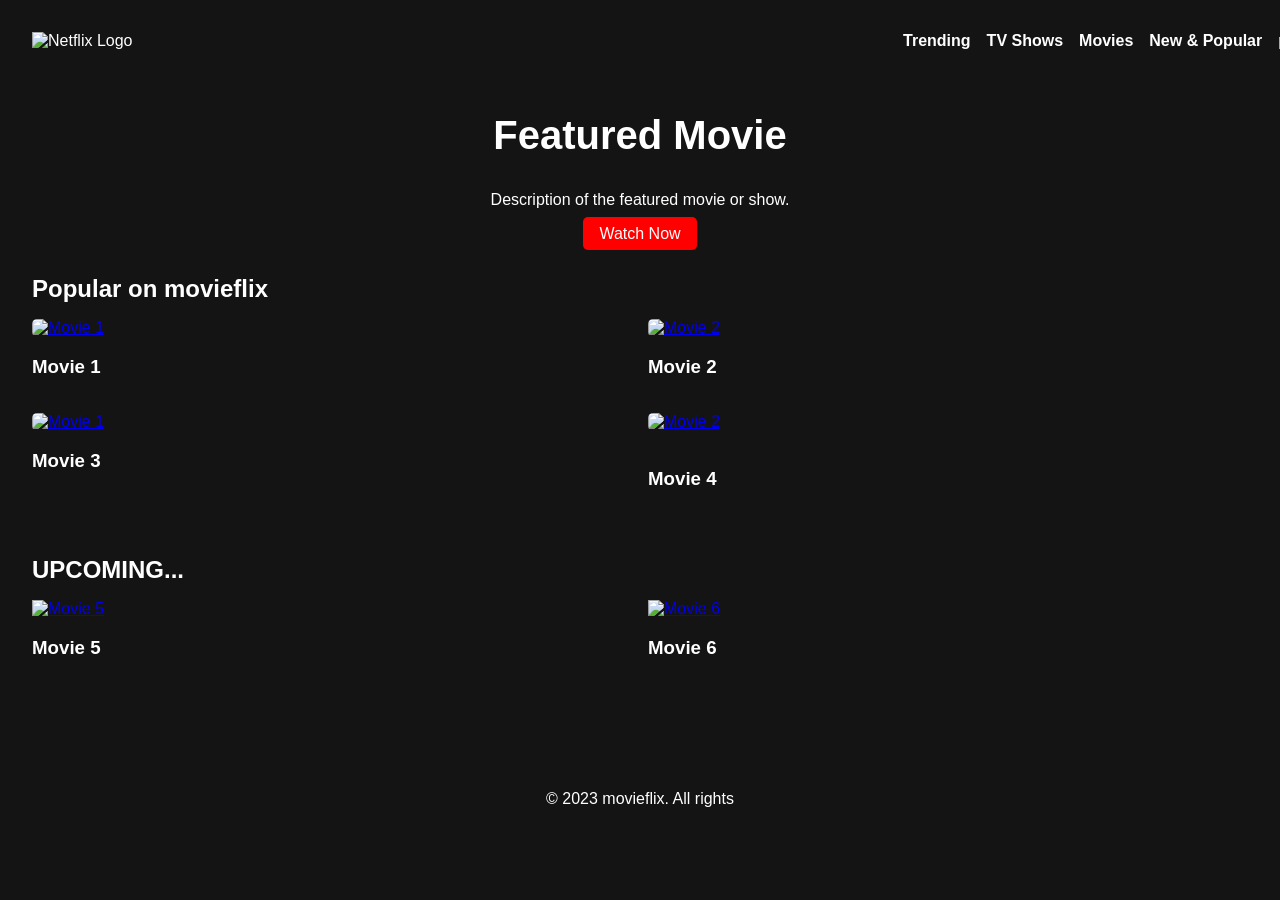
==== netflip.html @ 55789af0 "html code of movieflip" ====
<!DOCTYPE html>
<html lang="en">
<head>
    <meta charset="UTF-8">
    <meta name="viewport" content="width=device-width, initial-scale=1.0">
    <title>movie flix</title>
    <style>
        body {
            margin: 0;
            font-family: Arial, sans-serif;
            background-color: #141414;
            color: #fff;
        }
        header {
            display: flex;
            justify-content: space-between;
            align-items: center;
            padding: 1rem 2rem;
            background-color: #141414;
            position: fixed;
            width: 100%;
            top: 0;
            z-index: 1000;
        }
        .logo img {
            width: 100px;
        }
        nav ul {
            list-style: none;
            display: flex;
            gap: 1rem;
        }
        nav ul li a {
            color: #fff;
            text-decoration: none;
            font-weight: bold;
        }
        main {
            padding: 5rem 2rem 2rem;
        }
        .hero {
            text-align: center;
            margin-bottom: 2rem;
        }
        .hero h1 {
            font-size: 2.5rem;
        }
        .hero p {
            margin: 1rem 0;
        }
        .hero a {
            padding: 0.5rem 1rem;
            background-color: red;
            color: #fff;
            text-decoration: none;
            font-size: 1rem;
            border-radius: 5px;
        }
        .content {
            margin-bottom: 2rem;
        }
        .content h2 {
            margin-bottom: 1rem;
        }
        .movie-grid {
            display: flex;
            gap: 1rem;
            flex-wrap: wrap;
        }
        .movie-item {
            flex: 1 1 calc(25% - 1rem);
            margin-bottom: 1rem;
        }
        .movie-item a {
            display: block;
        }
        .movie-grids {
            display: flex;
            gap: 1rem;
            flex-wrap: wrap;
        }
        .movie-items {
            flex: 1 1 calc(25% - 1rem);
            margin-bottom: 1rem;
        }
        .movie-item img {
            width: 100%;
            height: auto;
            border-radius: 5px;
        }
        footer {
            text-align: center;
            padding: 1rem 0;
            background-color: #141414;
        }
    </style>
</head>
<body>
    <header>
        <div class="logo">
            <img src="https://encrypted-tbn0.gstatic.com/images?q=tbn:ANd9GcT314orP3UA2WsdfMoBtBnHsMezhJn4u8SVFw&s" alt="Netflix Logo">
        </div>
        <nav>
            <ul>
                <li><a href="trending.html">Trending</a></li>
                <li><a href="#tvshows">TV Shows</a></li>
                <li><a href="#movies">Movies</a></li>
                <li><a href="#new">New & Popular</a></li>
                <li><a href="#hello"> patti</a></li>
                
            </ul>
        </nav>
    </header>
    <main>
        <section class="hero">
            <h1>Featured Movie</h1>
            <p>Description of the featured movie or show.</p>
            <a href="#upcoming">Watch Now</a>
        </section>
        <section class="content">
            <h2>Popular on movieflix</h2>
            <div class="movie-grid">
                <div class="movie-item">
                    <a href="https://www.netflix.com/in/title/80057281">
                        <img src="https://occ-0-8407-116.1.nflxso.net/dnm/api/v6/Qs00mKCpRvrkl3HZAN5KwEL1kpE/AAAABZHclp-1JynUWnj9GdlOIvdYHUxD_rBSmk_Q53L_xPrPHOrv9tobzVvkBJCOshIp4P0hDc_3Zus-1ACtLZjGd0GF682Bf46iZQXVIk4hwY1mWsSG_9enpVAi_qNn08Nr-kAT2A.jpg?r=c68" alt="Movie 1">
                    </a>
                    <h3>Movie 1</h3>
                </div>
                <div class="movie-item">
                    <a href="https://www.netflix.com/in/title/80057281">
                        <img src="https://static1.cbrimages.com/wordpress/wp-content/uploads/2023/04/stranger-things-cartoon.jpg" alt="Movie 2">
                    </a>
                    <h3>Movie 2</h3>
                </div>
            </div>
            <div class="movie-grid">
                <div class="movie-item">
                    <a href="https://www.netflix.com/in/title/80100172">
                    <img src="https://res.cloudinary.com/jerrick/image/upload/d_642250b563292b35f27461a7.png,f_jpg,fl_progressive,q_auto,w_1024/xtcyo6jblfnqv2dlkfnr.jpg" alt="Movie 1">
                    </a>
                    <h3>Movie 3</h3>
                </div>
                <div class="movie-item">
                    <a href="https://www.netflix.com/in/title/80100172">
                    <img src="https://encrypted-tbn0.gstatic.com/images?q=tbn:ANd9GcRGIaiZKqP66NE46G8O0JAoCU-4vNpiRdBnVg&s"   alt="Movie 2">
                    </a>
                    <br><h3>Movie 4</h3>
                </div>
            </div>
        </section>
        <section id="upcoming" class="content">
            <h2>UPCOMING...</h2>
            <div class="movie-grids">
                <div class="movie-items">
                    <a href="https://www.netflix.com/in/title/80100172">
                        <img src="https://occ-0-8407-2219.1.nflxso.net/dnm/api/v6/6AYY37jfdO6hpXcMjf9Yu5cnmO0/AAAABYooBTHs4N3UkCepoM76TAfw7YkFKO37GzRzyticAbdjKNHKkfnkDFc9riKg78FkOzlWCjZp_WTRg2n8HaEiYyIzAK453YTVWl-u.jpg?r=077" alt="Movie 5">
                    </a>
                    <h3>Movie 5</h3>
                </div>
                <div class="movie-items">
                    <a href="https://www.netflix.com/ph/title/70299043">
                        <img src="https://www.pointnthink.fr/wp-content/uploads/2023/11/essai-snk_4.png" alt="Movie 6">
                    </a>
                    <h3>Movie 6</h3>
                </div>
            </div>
        </section>
    </main>
    <footer>
        <p>&copy; 2023  movieflix. All rights
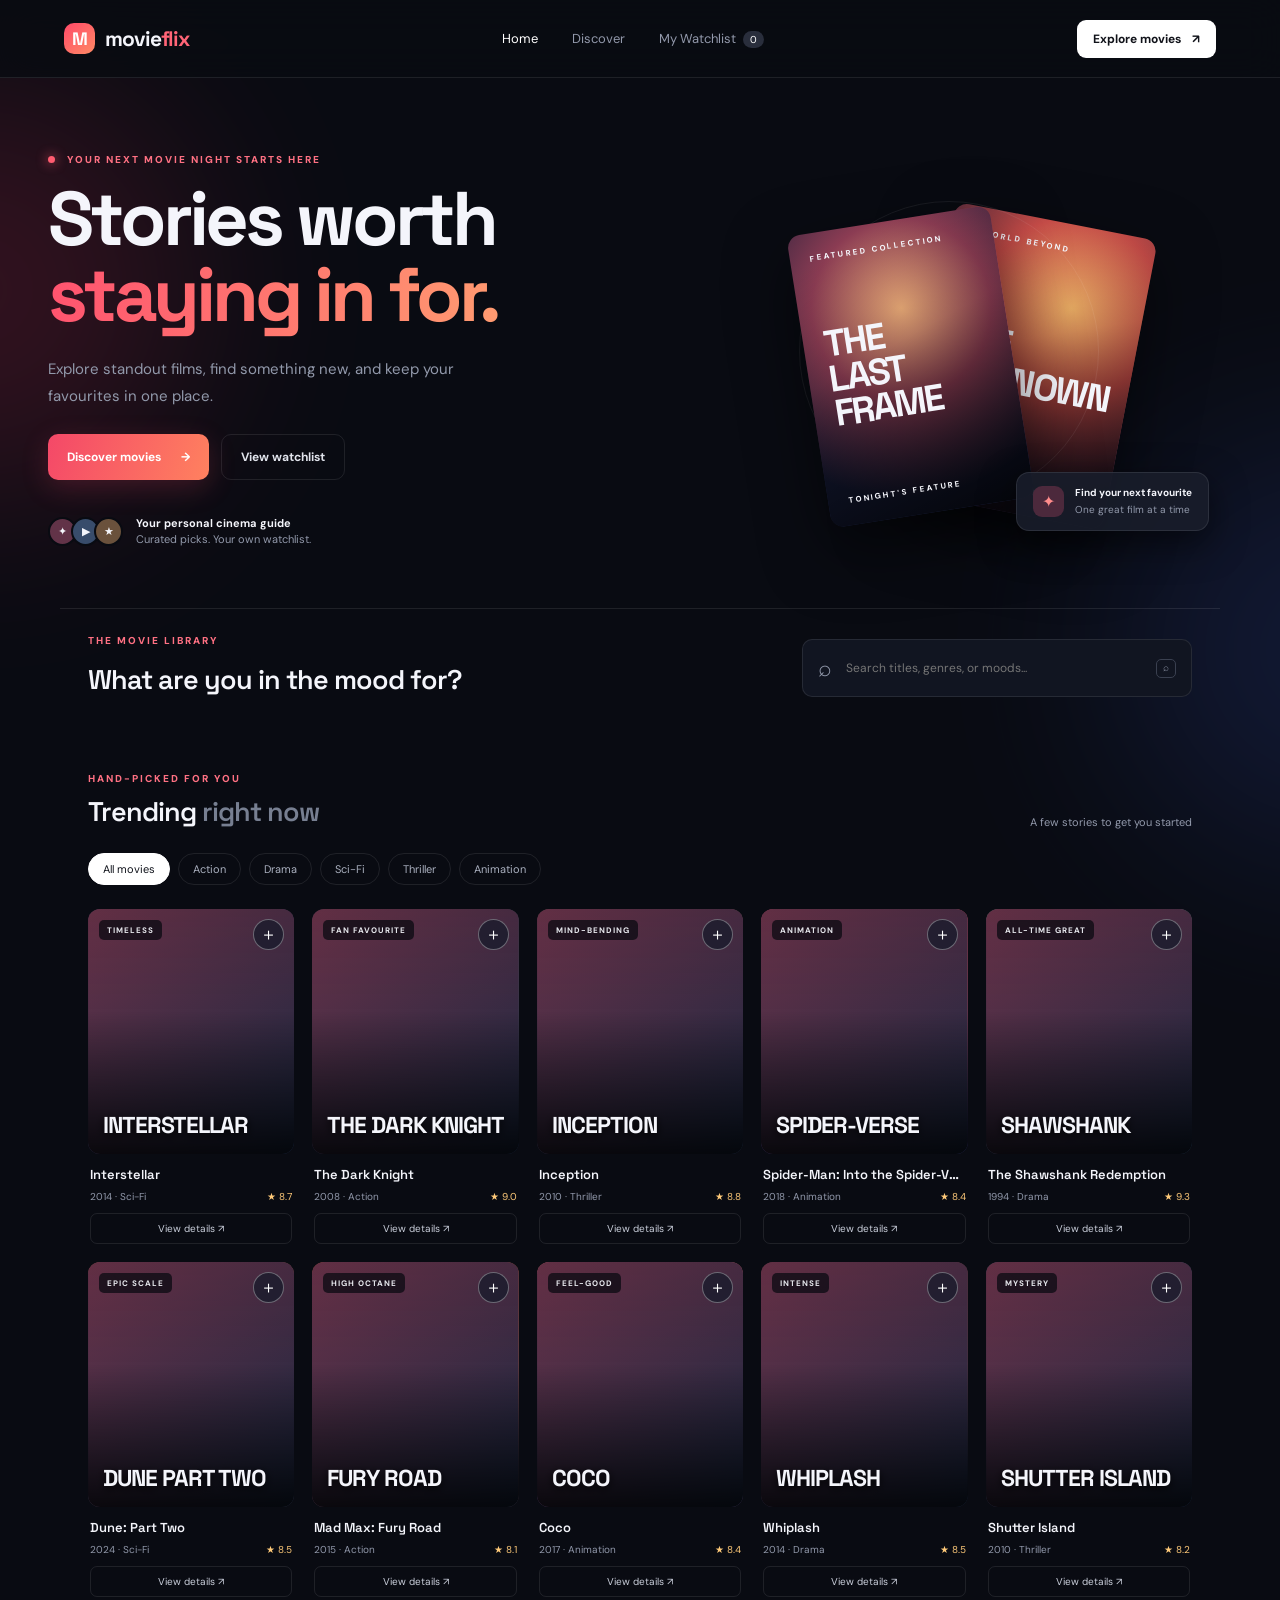
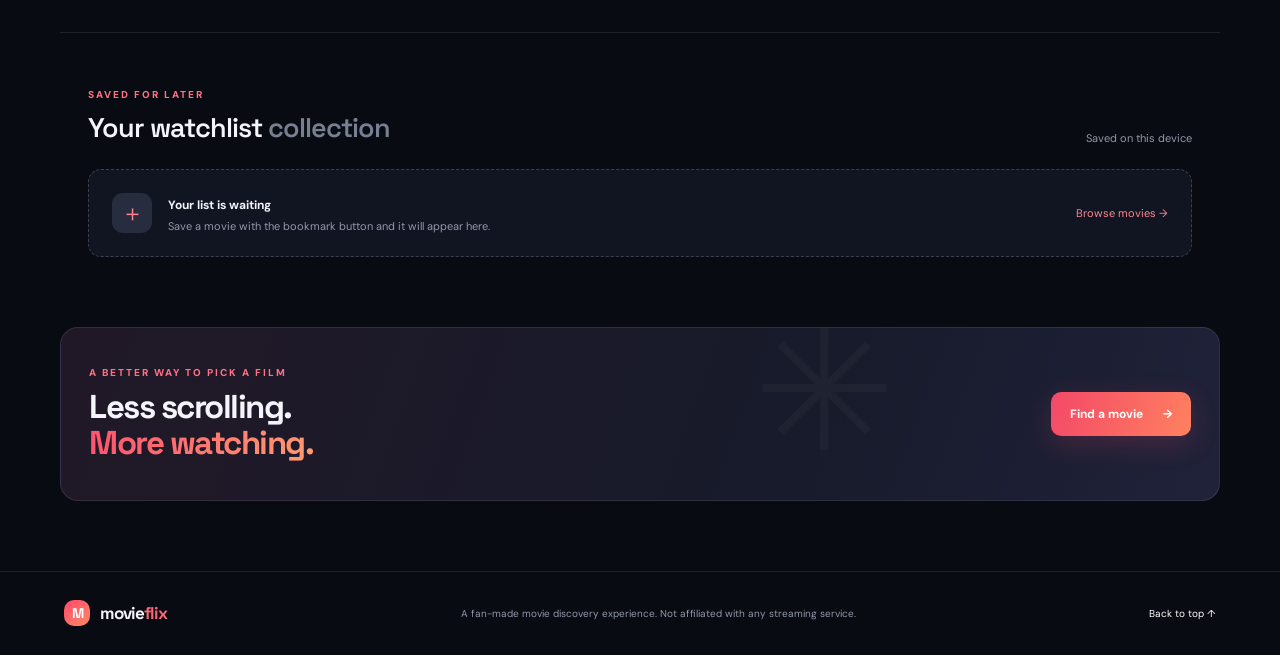
==== commit 1e9f5e68: "Redirect legacy pages to redesigned MovieFlix" ====
--- a/netflip.html
+++ b/netflip.html
@@ -1,170 +1 @@
-<!DOCTYPE html>
-<html lang="en">
-<head>
-    <meta charset="UTF-8">
-    <meta name="viewport" content="width=device-width, initial-scale=1.0">
-    <title>movie flix</title>
-    <style>
-        body {
-            margin: 0;
-            font-family: Arial, sans-serif;
-            background-color: #141414;
-            color: #fff;
-        }
-        header {
-            display: flex;
-            justify-content: space-between;
-            align-items: center;
-            padding: 1rem 2rem;
-            background-color: #141414;
-            position: fixed;
-            width: 100%;
-            top: 0;
-            z-index: 1000;
-        }
-        .logo img {
-            width: 100px;
-        }
-        nav ul {
-            list-style: none;
-            display: flex;
-            gap: 1rem;
-        }
-        nav ul li a {
-            color: #fff;
-            text-decoration: none;
-            font-weight: bold;
-        }
-        main {
-            padding: 5rem 2rem 2rem;
-        }
-        .hero {
-            text-align: center;
-            margin-bottom: 2rem;
-        }
-        .hero h1 {
-            font-size: 2.5rem;
-        }
-        .hero p {
-            margin: 1rem 0;
-        }
-        .hero a {
-            padding: 0.5rem 1rem;
-            background-color: red;
-            color: #fff;
-            text-decoration: none;
-            font-size: 1rem;
-            border-radius: 5px;
-        }
-        .content {
-            margin-bottom: 2rem;
-        }
-        .content h2 {
-            margin-bottom: 1rem;
-        }
-        .movie-grid {
-            display: flex;
-            gap: 1rem;
-            flex-wrap: wrap;
-        }
-        .movie-item {
-            flex: 1 1 calc(25% - 1rem);
-            margin-bottom: 1rem;
-        }
-        .movie-item a {
-            display: block;
-        }
-        .movie-grids {
-            display: flex;
-            gap: 1rem;
-            flex-wrap: wrap;
-        }
-        .movie-items {
-            flex: 1 1 calc(25% - 1rem);
-            margin-bottom: 1rem;
-        }
-        .movie-item img {
-            width: 100%;
-            height: auto;
-            border-radius: 5px;
-        }
-        footer {
-            text-align: center;
-            padding: 1rem 0;
-            background-color: #141414;
-        }
-    </style>
-</head>
-<body>
-    <header>
-        <div class="logo">
-            <img src="https://encrypted-tbn0.gstatic.com/images?q=tbn:ANd9GcT314orP3UA2WsdfMoBtBnHsMezhJn4u8SVFw&s" alt="Netflix Logo">
-        </div>
-        <nav>
-            <ul>
-                <li><a href="trending.html">Trending</a></li>
-                <li><a href="#tvshows">TV Shows</a></li>
-                <li><a href="#movies">Movies</a></li>
-                <li><a href="#new">New & Popular</a></li>
-                <li><a href="#hello"> patti</a></li>
-                
-            </ul>
-        </nav>
-    </header>
-    <main>
-        <section class="hero">
-            <h1>Featured Movie</h1>
-            <p>Description of the featured movie or show.</p>
-            <a href="#upcoming">Watch Now</a>
-        </section>
-        <section class="content">
-            <h2>Popular on movieflix</h2>
-            <div class="movie-grid">
-                <div class="movie-item">
-                    <a href="https://www.netflix.com/in/title/80057281">
-                        <img src="https://occ-0-8407-116.1.nflxso.net/dnm/api/v6/Qs00mKCpRvrkl3HZAN5KwEL1kpE/AAAABZHclp-1JynUWnj9GdlOIvdYHUxD_rBSmk_Q53L_xPrPHOrv9tobzVvkBJCOshIp4P0hDc_3Zus-1ACtLZjGd0GF682Bf46iZQXVIk4hwY1mWsSG_9enpVAi_qNn08Nr-kAT2A.jpg?r=c68" alt="Movie 1">
-                    </a>
-                    <h3>Movie 1</h3>
-                </div>
-                <div class="movie-item">
-                    <a href="https://www.netflix.com/in/title/80057281">
-                        <img src="https://static1.cbrimages.com/wordpress/wp-content/uploads/2023/04/stranger-things-cartoon.jpg" alt="Movie 2">
-                    </a>
-                    <h3>Movie 2</h3>
-                </div>
-            </div>
-            <div class="movie-grid">
-                <div class="movie-item">
-                    <a href="https://www.netflix.com/in/title/80100172">
-                    <img src="https://res.cloudinary.com/jerrick/image/upload/d_642250b563292b35f27461a7.png,f_jpg,fl_progressive,q_auto,w_1024/xtcyo6jblfnqv2dlkfnr.jpg" alt="Movie 1">
-                    </a>
-                    <h3>Movie 3</h3>
-                </div>
-                <div class="movie-item">
-                    <a href="https://www.netflix.com/in/title/80100172">
-                    <img src="https://encrypted-tbn0.gstatic.com/images?q=tbn:ANd9GcRGIaiZKqP66NE46G8O0JAoCU-4vNpiRdBnVg&s"   alt="Movie 2">
-                    </a>
-                    <br><h3>Movie 4</h3>
-                </div>
-            </div>
-        </section>
-        <section id="upcoming" class="content">
-            <h2>UPCOMING...</h2>
-            <div class="movie-grids">
-                <div class="movie-items">
-                    <a href="https://www.netflix.com/in/title/80100172">
-                        <img src="https://occ-0-8407-2219.1.nflxso.net/dnm/api/v6/6AYY37jfdO6hpXcMjf9Yu5cnmO0/AAAABYooBTHs4N3UkCepoM76TAfw7YkFKO37GzRzyticAbdjKNHKkfnkDFc9riKg78FkOzlWCjZp_WTRg2n8HaEiYyIzAK453YTVWl-u.jpg?r=077" alt="Movie 5">
-                    </a>
-                    <h3>Movie 5</h3>
-                </div>
-                <div class="movie-items">
-                    <a href="https://www.netflix.com/ph/title/70299043">
-                        <img src="https://www.pointnthink.fr/wp-content/uploads/2023/11/essai-snk_4.png" alt="Movie 6">
-                    </a>
-                    <h3>Movie 6</h3>
-                </div>
-            </div>
-        </section>
-    </main>
-    <footer>
-        <p>&copy; 2023  movieflix. All rights+<!doctype html><html lang="en"><head><meta charset="utf-8"><meta name="viewport" content="width=device-width,initial-scale=1"><meta http-equiv="refresh" content="0;url=index.html"><title>MovieFlix</title><script>location.replace("index.html");</script></head><body><p>MovieFlix has moved. <a href="index.html">Open the new home page</a>.</p></body></html>
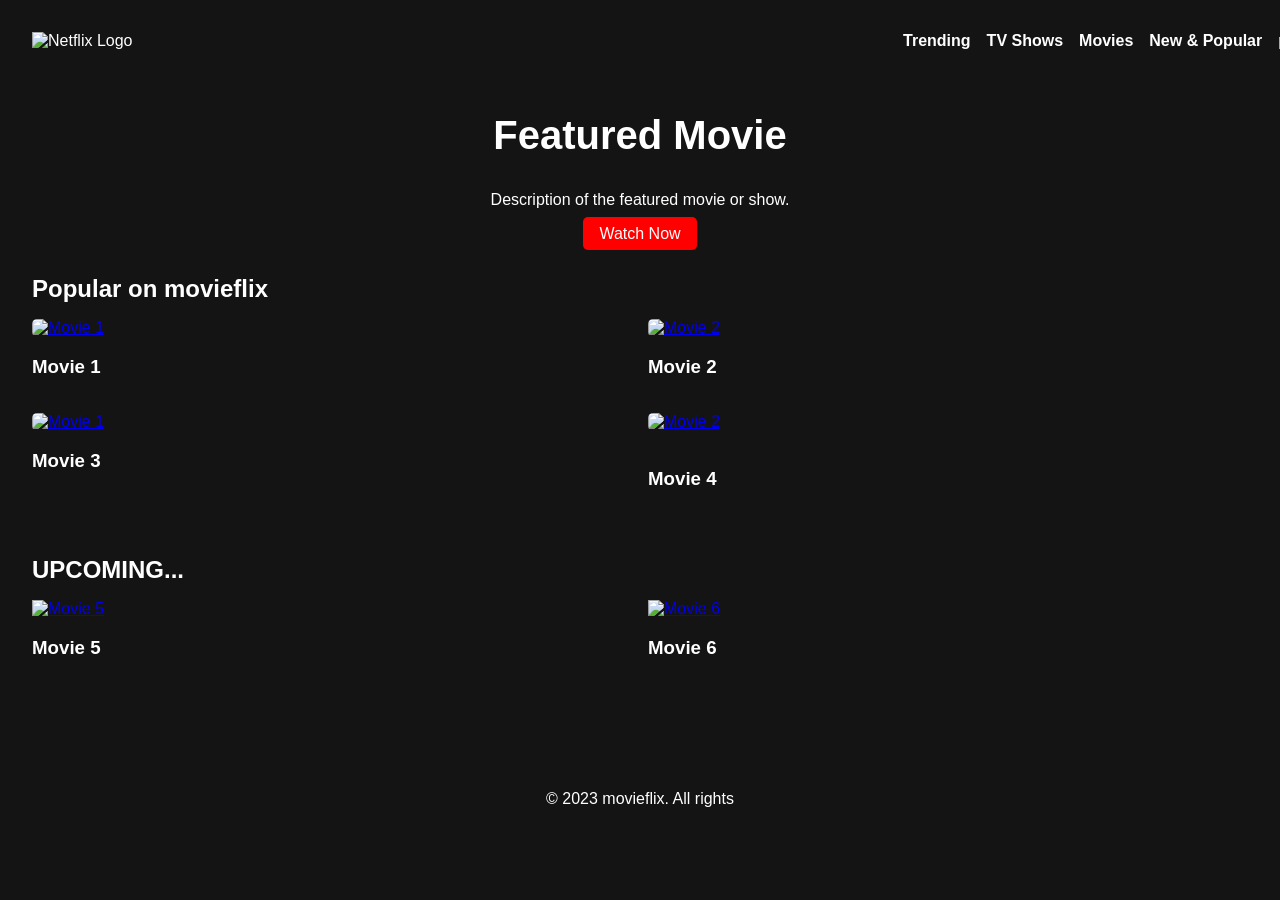
==== commit 5ff02925: "Revert "Redesign MovieFlix as a responsive movie discovery app"" ====
--- a/netflip.html
+++ b/netflip.html
@@ -1 +1,170 @@
-<!doctype html><html lang="en"><head><meta charset="utf-8"><meta name="viewport" content="width=device-width,initial-scale=1"><meta http-equiv="refresh" content="0;url=index.html"><title>MovieFlix</title><script>location.replace("index.html");</script></head><body><p>MovieFlix has moved. <a href="index.html">Open the new home page</a>.</p></body></html>+<!DOCTYPE html>
+<html lang="en">
+<head>
+    <meta charset="UTF-8">
+    <meta name="viewport" content="width=device-width, initial-scale=1.0">
+    <title>movie flix</title>
+    <style>
+        body {
+            margin: 0;
+            font-family: Arial, sans-serif;
+            background-color: #141414;
+            color: #fff;
+        }
+        header {
+            display: flex;
+            justify-content: space-between;
+            align-items: center;
+            padding: 1rem 2rem;
+            background-color: #141414;
+            position: fixed;
+            width: 100%;
+            top: 0;
+            z-index: 1000;
+        }
+        .logo img {
+            width: 100px;
+        }
+        nav ul {
+            list-style: none;
+            display: flex;
+            gap: 1rem;
+        }
+        nav ul li a {
+            color: #fff;
+            text-decoration: none;
+            font-weight: bold;
+        }
+        main {
+            padding: 5rem 2rem 2rem;
+        }
+        .hero {
+            text-align: center;
+            margin-bottom: 2rem;
+        }
+        .hero h1 {
+            font-size: 2.5rem;
+        }
+        .hero p {
+            margin: 1rem 0;
+        }
+        .hero a {
+            padding: 0.5rem 1rem;
+            background-color: red;
+            color: #fff;
+            text-decoration: none;
+            font-size: 1rem;
+            border-radius: 5px;
+        }
+        .content {
+            margin-bottom: 2rem;
+        }
+        .content h2 {
+            margin-bottom: 1rem;
+        }
+        .movie-grid {
+            display: flex;
+            gap: 1rem;
+            flex-wrap: wrap;
+        }
+        .movie-item {
+            flex: 1 1 calc(25% - 1rem);
+            margin-bottom: 1rem;
+        }
+        .movie-item a {
+            display: block;
+        }
+        .movie-grids {
+            display: flex;
+            gap: 1rem;
+            flex-wrap: wrap;
+        }
+        .movie-items {
+            flex: 1 1 calc(25% - 1rem);
+            margin-bottom: 1rem;
+        }
+        .movie-item img {
+            width: 100%;
+            height: auto;
+            border-radius: 5px;
+        }
+        footer {
+            text-align: center;
+            padding: 1rem 0;
+            background-color: #141414;
+        }
+    </style>
+</head>
+<body>
+    <header>
+        <div class="logo">
+            <img src="https://encrypted-tbn0.gstatic.com/images?q=tbn:ANd9GcT314orP3UA2WsdfMoBtBnHsMezhJn4u8SVFw&s" alt="Netflix Logo">
+        </div>
+        <nav>
+            <ul>
+                <li><a href="trending.html">Trending</a></li>
+                <li><a href="#tvshows">TV Shows</a></li>
+                <li><a href="#movies">Movies</a></li>
+                <li><a href="#new">New & Popular</a></li>
+                <li><a href="#hello"> patti</a></li>
+                
+            </ul>
+        </nav>
+    </header>
+    <main>
+        <section class="hero">
+            <h1>Featured Movie</h1>
+            <p>Description of the featured movie or show.</p>
+            <a href="#upcoming">Watch Now</a>
+        </section>
+        <section class="content">
+            <h2>Popular on movieflix</h2>
+            <div class="movie-grid">
+                <div class="movie-item">
+                    <a href="https://www.netflix.com/in/title/80057281">
+                        <img src="https://occ-0-8407-116.1.nflxso.net/dnm/api/v6/Qs00mKCpRvrkl3HZAN5KwEL1kpE/AAAABZHclp-1JynUWnj9GdlOIvdYHUxD_rBSmk_Q53L_xPrPHOrv9tobzVvkBJCOshIp4P0hDc_3Zus-1ACtLZjGd0GF682Bf46iZQXVIk4hwY1mWsSG_9enpVAi_qNn08Nr-kAT2A.jpg?r=c68" alt="Movie 1">
+                    </a>
+                    <h3>Movie 1</h3>
+                </div>
+                <div class="movie-item">
+                    <a href="https://www.netflix.com/in/title/80057281">
+                        <img src="https://static1.cbrimages.com/wordpress/wp-content/uploads/2023/04/stranger-things-cartoon.jpg" alt="Movie 2">
+                    </a>
+                    <h3>Movie 2</h3>
+                </div>
+            </div>
+            <div class="movie-grid">
+                <div class="movie-item">
+                    <a href="https://www.netflix.com/in/title/80100172">
+                    <img src="https://res.cloudinary.com/jerrick/image/upload/d_642250b563292b35f27461a7.png,f_jpg,fl_progressive,q_auto,w_1024/xtcyo6jblfnqv2dlkfnr.jpg" alt="Movie 1">
+                    </a>
+                    <h3>Movie 3</h3>
+                </div>
+                <div class="movie-item">
+                    <a href="https://www.netflix.com/in/title/80100172">
+                    <img src="https://encrypted-tbn0.gstatic.com/images?q=tbn:ANd9GcRGIaiZKqP66NE46G8O0JAoCU-4vNpiRdBnVg&s"   alt="Movie 2">
+                    </a>
+                    <br><h3>Movie 4</h3>
+                </div>
+            </div>
+        </section>
+        <section id="upcoming" class="content">
+            <h2>UPCOMING...</h2>
+            <div class="movie-grids">
+                <div class="movie-items">
+                    <a href="https://www.netflix.com/in/title/80100172">
+                        <img src="https://occ-0-8407-2219.1.nflxso.net/dnm/api/v6/6AYY37jfdO6hpXcMjf9Yu5cnmO0/AAAABYooBTHs4N3UkCepoM76TAfw7YkFKO37GzRzyticAbdjKNHKkfnkDFc9riKg78FkOzlWCjZp_WTRg2n8HaEiYyIzAK453YTVWl-u.jpg?r=077" alt="Movie 5">
+                    </a>
+                    <h3>Movie 5</h3>
+                </div>
+                <div class="movie-items">
+                    <a href="https://www.netflix.com/ph/title/70299043">
+                        <img src="https://www.pointnthink.fr/wp-content/uploads/2023/11/essai-snk_4.png" alt="Movie 6">
+                    </a>
+                    <h3>Movie 6</h3>
+                </div>
+            </div>
+        </section>
+    </main>
+    <footer>
+        <p>&copy; 2023  movieflix. All rights
